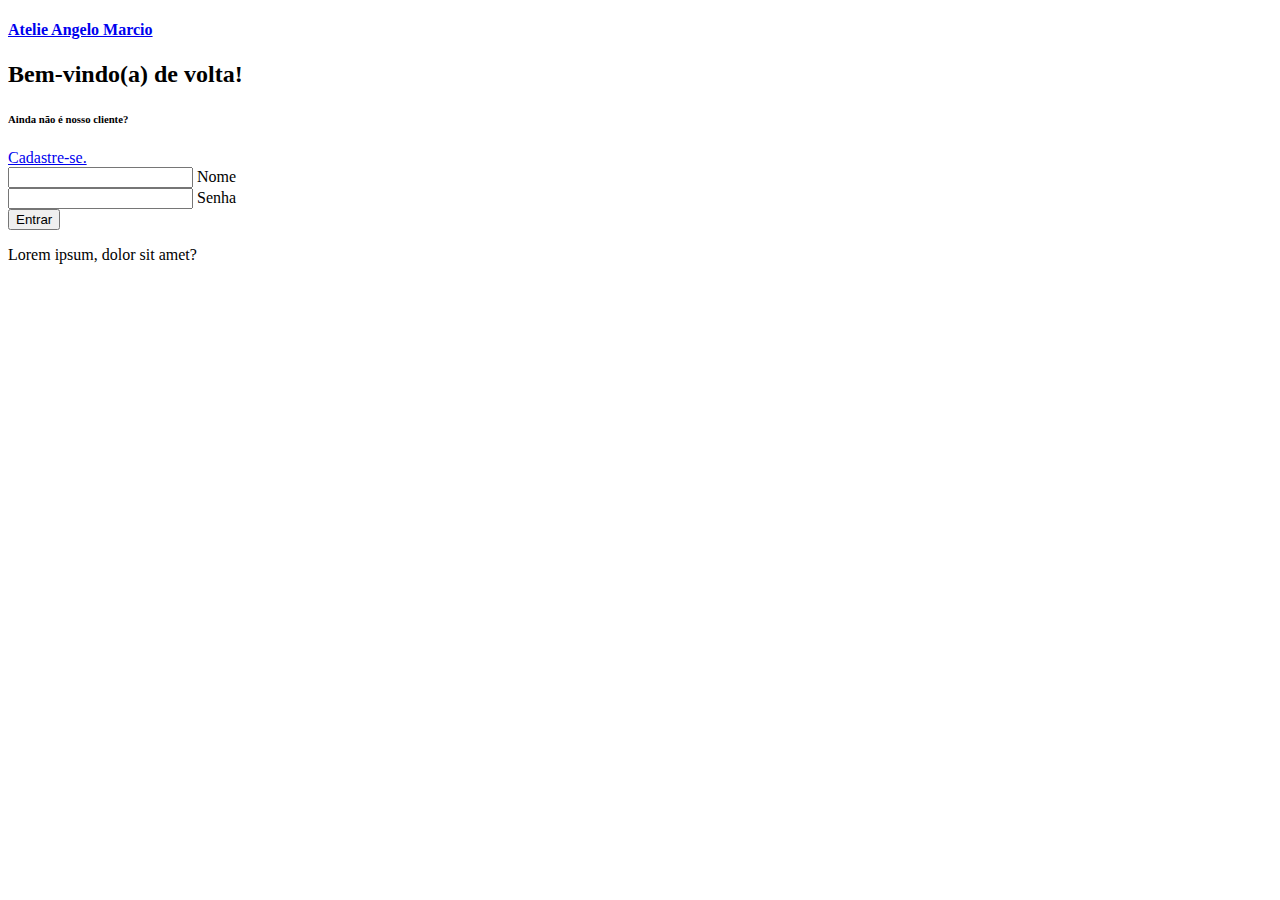
==== login/index.html @ 001601fd "Correção links" ====
<!DOCTYPE html>
<html lang="en">
<head>
    <meta charset="UTF-8">
    <meta name="viewport" content="width=device-width, initial-scale=1.0">
    <link rel="stylesheet" href="/Atelie-Angelo-Marcio/login/style.css">
    <title>Login</title>
</head>
<body>
    <main>
        <div class="box">
            <div class="inner-box">
                <div class="form-wrap">
                    <form action="index.html" class="sign-in-form">
                        <div class="title">
                           <a href="/Atelie-Angelo-Marcio/index.html"><h4>Atelie Angelo Marcio</h4></a>
                        </div>
          
                        <div class="heading">
                          <h2>Bem-vindo(a) de volta!</h2>
                          <h6>Ainda não é nosso cliente?</h6>
                          <a href="#" class="toggle">Cadastre-se.</a>
                        </div>
          
                        <div class="actual-form">
                          <div class="input-wrap">
                            <input type="text" minlength="4" class="input-field" required/>
                            <label>Nome</label>
                          </div>
          
                          <div class="input-wrap">
                            <input type="password" minlength="4" class="input-field" required/>
                            <label>Senha</label>
                          </div>
          
                          <input type="submit" value="Entrar" class="sign-btn" />
          
                          <p class="text">
                            Lorem ipsum, dolor sit amet?
                          </p>
                        </div>
                      </form>
                </div>       
                <div class="carousel"></div>
            </div>
        </div>
    </main>




    <script src="/Atelie-Angelo-Marcio/login/script.js"></script>
</body>
</html>
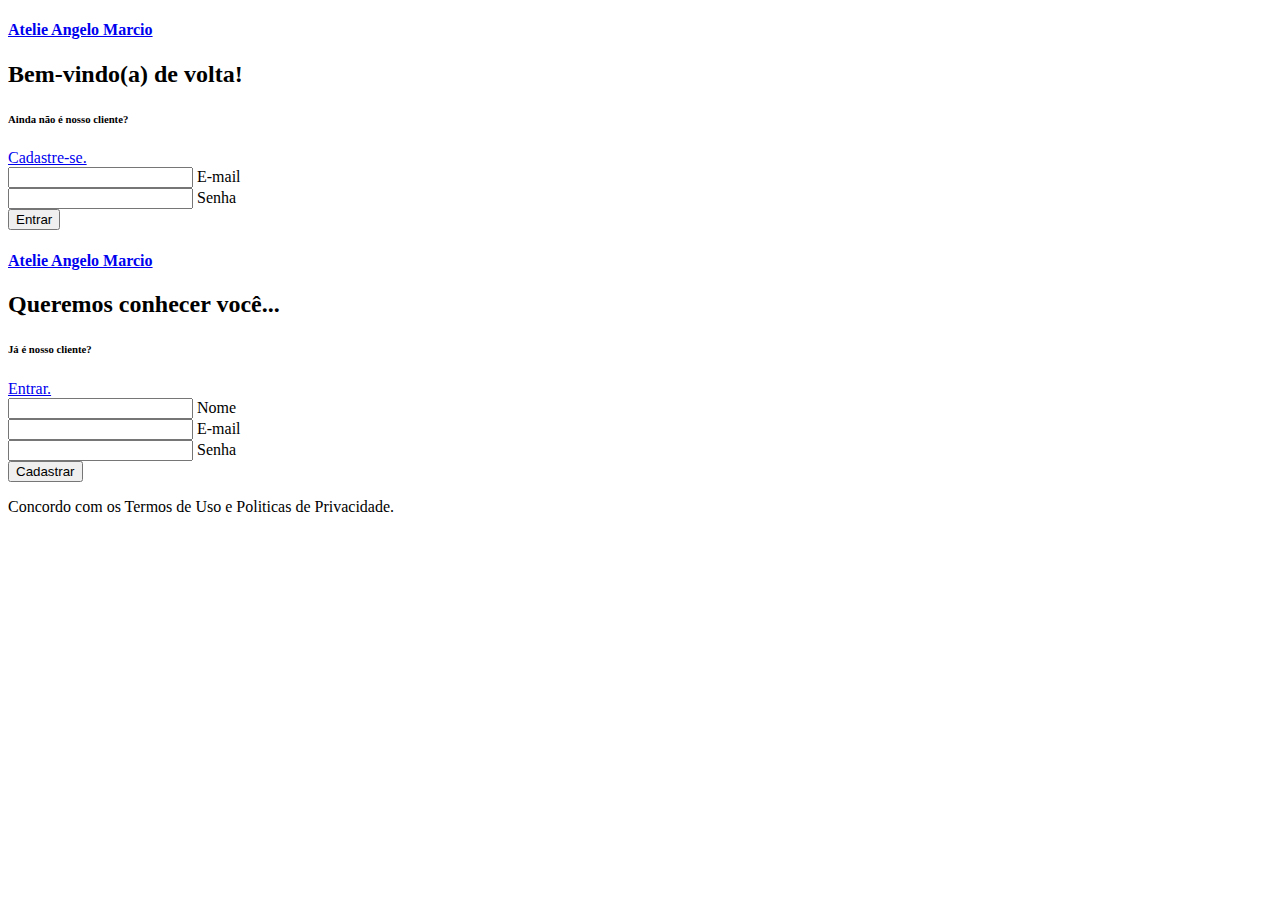
==== commit 09cc9a1b: "Implementação do Cadastro" ====
--- a/login/index.html
+++ b/login/index.html
@@ -11,9 +11,9 @@
         <div class="box">
             <div class="inner-box">
                 <div class="form-wrap">
-                    <form action="index.html" class="sign-in-form">
+                    <form action="index.html" class="sign-in-form"> <!-- Formulário de Login-->
                         <div class="title">
-                           <a href="/Atelie-Angelo-Marcio/index.html"><h4>Atelie Angelo Marcio</h4></a>
+                           <a href="/Atelie-Angelo-Marcio/index.html" class="a"><h4>Atelie Angelo Marcio</h4></a>
                         </div>
           
                         <div class="heading">
@@ -25,21 +25,54 @@
                         <div class="actual-form">
                           <div class="input-wrap">
                             <input type="text" minlength="4" class="input-field" required/>
-                            <label>Nome</label>
+                            <label>E-mail</label>
                           </div>
           
                           <div class="input-wrap">
-                            <input type="password" minlength="4" class="input-field" required/>
+                            <input type="password" minlength="8" class="input-field" required/>
                             <label>Senha</label>
                           </div>
           
-                          <input type="submit" value="Entrar" class="sign-btn" />
+                          <input type="submit" value="Entrar" class="sign-btn"/>
           
-                          <p class="text">
-                            Lorem ipsum, dolor sit amet?
-                          </p>
                         </div>
-                      </form>
+                    </form>
+
+                    <form action="index.html" class="sign-up-form"> <!-- Formulário de Cadastro -->
+                      <div class="title">
+                         <a href="#" class="a"><h4>Atelie Angelo Marcio</h4></a>
+                      </div>
+        
+                      <div class="heading">
+                        <h2>Queremos conhecer você...</h2>
+                        <h6>Já é nosso cliente?</h6>
+                        <a href="#" class="toggle">Entrar.</a>
+                      </div>
+        
+                      <div class="actual-form">
+                        <div class="input-wrap">
+                          <input type="text" minlength="4" class="input-field" required/>
+                          <label>Nome</label>
+                        </div>
+
+                        <div class="input-wrap">
+                          <input type="email" minlength="4" class="input-field" required/>
+                          <label>E-mail</label>
+                        </div>
+        
+                        <div class="input-wrap">
+                          <input type="password" minlength="8" class="input-field" required/>
+                          <label>Senha</label>
+                        </div>
+        
+                        <input type="submit" value="Cadastrar" class="sign-btn"/>
+
+                        <p class="text">
+                          Concordo com os Termos de Uso e Politicas de Privacidade.
+                        </p>
+        
+                      </div>
+                    </form>
                 </div>       
                 <div class="carousel"></div>
             </div>
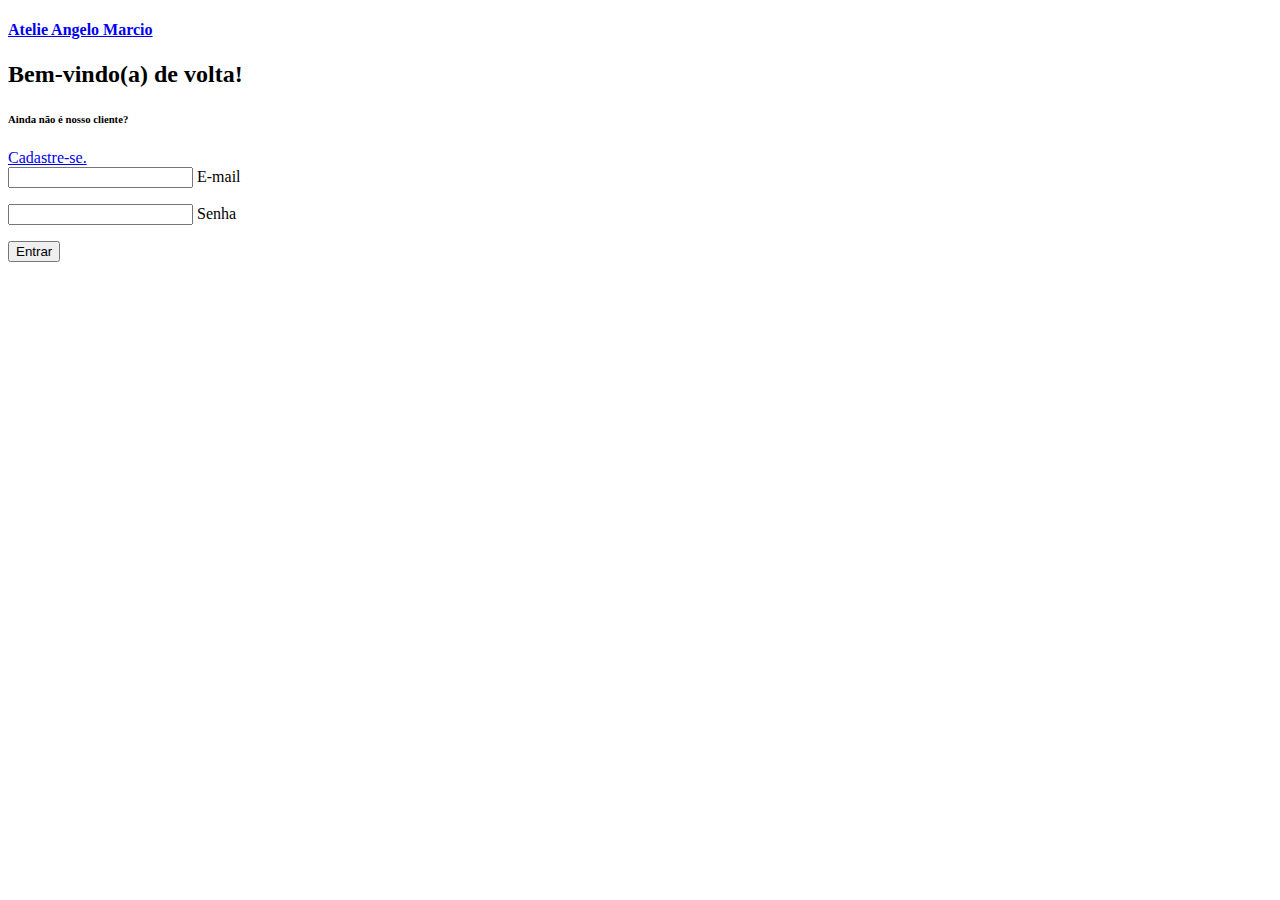
==== commit b0c38261: "Atualização Login" ====
--- a/login/index.html
+++ b/login/index.html
@@ -11,7 +11,7 @@
         <div class="box">
             <div class="inner-box">
                 <div class="form-wrap">
-                    <form action="index.html" class="sign-in-form"> <!-- Formulário de Login-->
+                    <form action="index.html" class="sign-in-form" id="form"> <!-- Formulário de Login-->
                         <div class="title">
                            <a href="/Atelie-Angelo-Marcio/index.html" class="a"><h4>Atelie Angelo Marcio</h4></a>
                         </div>
@@ -24,60 +24,30 @@
           
                         <div class="actual-form">
                           <div class="input-wrap">
-                            <input type="text" minlength="4" class="input-field" required/>
+                            <input type="email" class="input-field" id="email" required/>
                             <label>E-mail</label>
+                            <p id="errorSenha"></p>
                           </div>
-          
+                          
                           <div class="input-wrap">
-                            <input type="password" minlength="8" class="input-field" required/>
+                            <input type="password" minlength="8" class="input-field" id="password"/>
                             <label>Senha</label>
+                            <p id="errorSenha"></p>
                           </div>
           
                           <input type="submit" value="Entrar" class="sign-btn"/>
           
                         </div>
                     </form>
-
-                    <form action="index.html" class="sign-up-form"> <!-- Formulário de Cadastro -->
-                      <div class="title">
-                         <a href="#" class="a"><h4>Atelie Angelo Marcio</h4></a>
-                      </div>
-        
-                      <div class="heading">
-                        <h2>Queremos conhecer você...</h2>
-                        <h6>Já é nosso cliente?</h6>
-                        <a href="#" class="toggle">Entrar.</a>
-                      </div>
-        
-                      <div class="actual-form">
-                        <div class="input-wrap">
-                          <input type="text" minlength="4" class="input-field" required/>
-                          <label>Nome</label>
-                        </div>
-
-                        <div class="input-wrap">
-                          <input type="email" minlength="4" class="input-field" required/>
-                          <label>E-mail</label>
-                        </div>
-        
-                        <div class="input-wrap">
-                          <input type="password" minlength="8" class="input-field" required/>
-                          <label>Senha</label>
-                        </div>
-        
-                        <input type="submit" value="Cadastrar" class="sign-btn"/>
-
-                        <p class="text">
-                          Concordo com os Termos de Uso e Politicas de Privacidade.
-                        </p>
-        
-                      </div>
-                    </form>
                 </div>       
-                <div class="carousel"></div>
+                <div class="images">
+                  <div class="images2">
+                    <img src="/Atelie-Angelo-Marcio/img/44656.jpg" class="image" alt="">
+                  </div>
+                </div>
             </div>
         </div>
-    </main>
+      </main>
 
 
 
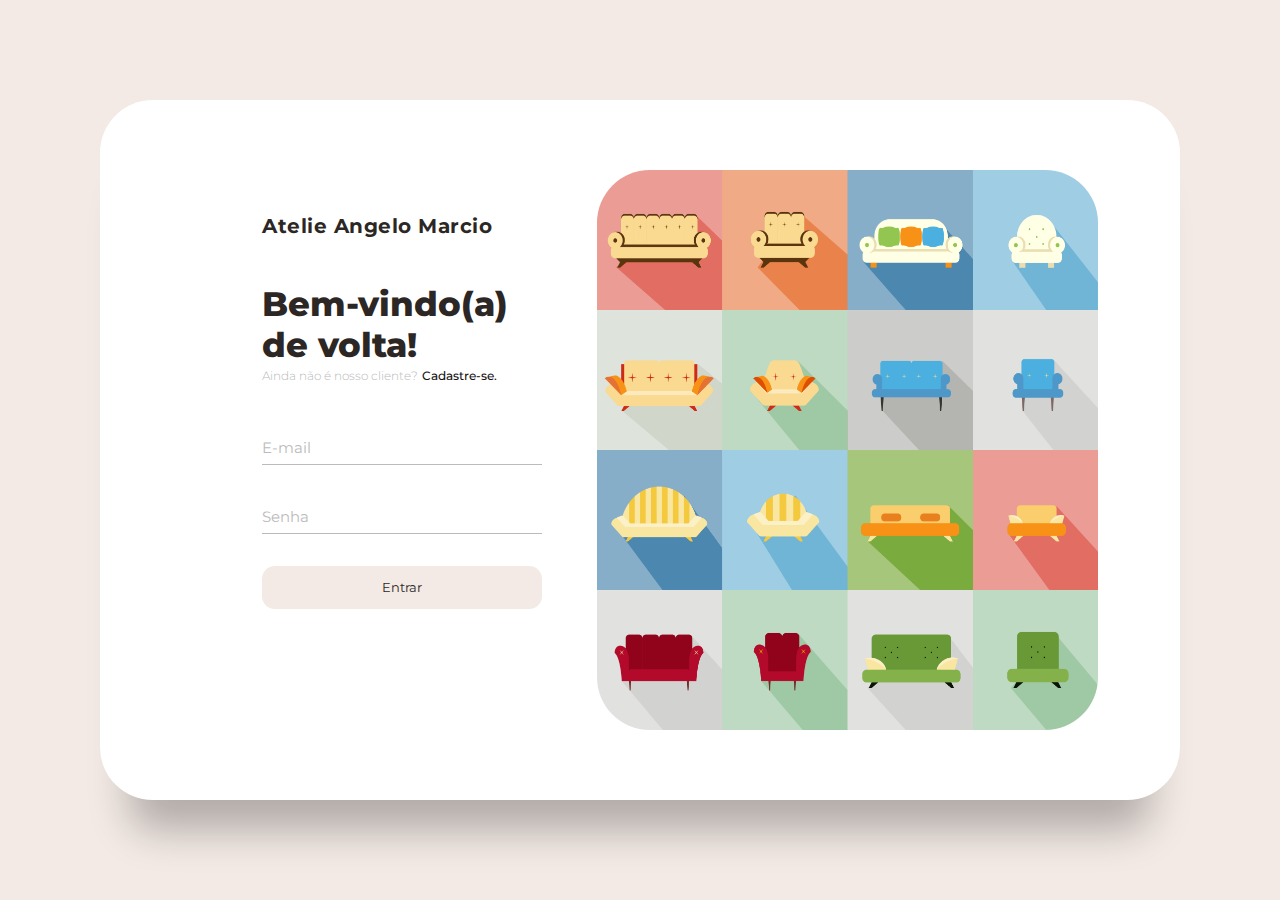
==== commit 3aa3780f: "add-site-oficial" ====
--- a/login/index.html
+++ b/login/index.html
@@ -3,7 +3,7 @@
 <head>
     <meta charset="UTF-8">
     <meta name="viewport" content="width=device-width, initial-scale=1.0">
-    <link rel="stylesheet" href="/Atelie-Angelo-Marcio/login/style.css">
+    <link rel="stylesheet" href="style.css">
     <title>Login</title>
 </head>
 <body>
@@ -13,36 +13,39 @@
                 <div class="form-wrap">
                     <form action="index.html" class="sign-in-form" id="form"> <!-- Formulário de Login-->
                         <div class="title">
-                           <a href="/Atelie-Angelo-Marcio/index.html" class="a"><h4>Atelie Angelo Marcio</h4></a>
+                           <a href="/index.html" class="a"><h4>Atelie Angelo Marcio</h4></a>
                         </div>
           
                         <div class="heading">
                           <h2>Bem-vindo(a) de volta!</h2>
                           <h6>Ainda não é nosso cliente?</h6>
-                          <a href="#" class="toggle">Cadastre-se.</a>
+                          <a href="/cadastro/index.html" class="toggle">Cadastre-se.</a>
                         </div>
           
                         <div class="actual-form">
                           <div class="input-wrap">
-                            <input type="email" class="input-field" id="email" required/>
+                            <input type="email" class="input-field" id="email" autocomplete="on"required/>
                             <label>E-mail</label>
                             <p id="errorSenha"></p>
                           </div>
                           
                           <div class="input-wrap">
-                            <input type="password" minlength="8" class="input-field" id="password"/>
+                            <input type="password" minlength="8" autocomplete="on" class="input-field" id="password"/>
                             <label>Senha</label>
                             <p id="errorSenha"></p>
                           </div>
           
-                          <input type="submit" value="Entrar" class="sign-btn"/>
+                          <input type="submit" value="Entrar" class="sign-btn" onclick="entrar()"/>
           
+                        </div>
+                        <div>
+                        
                         </div>
                     </form>
                 </div>       
                 <div class="images">
                   <div class="images2">
-                    <img src="/Atelie-Angelo-Marcio/img/44656.jpg" class="image" alt="">
+                    <img src="/img/44656.jpg" class="image" alt="">
                   </div>
                 </div>
             </div>
@@ -52,6 +55,6 @@
 
 
 
-    <script src="/Atelie-Angelo-Marcio/login/script.js"></script>
+    <script src="script.js"></script>
 </body>
 </html>--- a/login/style.css
+++ b/login/style.css
@@ -0,0 +1,200 @@
+@import url("https://fonts.googleapis.com/css2?family=Montserrat:ital,wght@0,100..900;1,100..900&display=swap");
+
+*, *::before, *::after{
+    padding: 0;
+    margin: 0%;
+    box-sizing: border-box;
+}
+
+:root {
+    --primary-color: #f3eae5;
+    --text-dark: #2c2724;
+    --white: #ffffff;
+    --max-width: 1200px;
+}
+
+body, input {
+    font-family: 'Montserrat', sans-serif;
+}
+
+main {
+    width: 100%;
+    min-height: 100vh;
+    overflow: hidden;
+    background-color: var(--primary-color);
+    padding: 2rem;
+    display: flex;
+    align-items: center;
+    justify-content: center;
+}
+
+.box {
+    position: relative;
+    width: 100%;
+    max-width: 1080px;
+    height: 700px;
+    background-color: var(--white);
+    border-radius: 3.3rem;
+    box-shadow: 0 60px 40px -30px rgb(0, 0, 0, 0.27)
+}
+
+.inner-box {
+    position: absolute;
+    width: 80%;
+    height: 80%;
+    top: 50%;
+    left: 50%;
+    transform: translate(-50%, -50%);
+  }
+
+.form-wrap {
+    position: absolute;
+    height: 100%;
+    justify-content: right;
+    width: 45%;
+    top: 0;
+    left: 0;
+}
+
+.image {
+    position: absolute;
+    height: 100%;
+    width: 58%;
+    left: 45%;
+    top: 0;
+    background-color: var(--text-dark);
+    border-radius: 3.3rem;
+    transition: .8s ease-in-out;
+}
+
+
+form {
+    max-width: 280px;
+    width: 100%;
+    margin: 0 auto;
+    height: 100%;
+    display: flex;
+    flex-direction: column;
+    justify-content: space-evenly;
+}
+
+form.sign-up-form{
+    opacity: 0;
+    pointer-events: none;
+}
+
+.title .a {
+    text-decoration: none;
+}
+
+.title .a h4 {
+   width: 100%;
+   font-size: 20px;
+   letter-spacing: 0.5px ;
+   color: var(--text-dark);
+}
+
+.heading h2 {
+    font-size: 2.1rem;
+    font-weight: 800;
+    color: var(--text-dark);
+}
+
+.heading h6 {
+    color: #bababa;
+    font-weight: 300;
+    font-size: 0.75rem;
+    display: inline;
+}
+
+.toggle {
+    color: #151111;
+    text-decoration: none;
+    font-size: 0.75rem;
+    font-weight: 500;
+    transition: 0.3s;
+}
+
+.toggle:hover {
+    color: red;
+}
+
+.input-wrap {
+    position: relative;
+    height: 37px;
+    margin-bottom: 2rem;
+}
+
+.input-field {
+    position: absolute;
+    width: 100%;
+    height: 100%;
+    background: none;
+    border: none;
+    outline: none;
+    border-bottom: 1px solid #bbb;
+    padding: 0;
+    font-size: .95rem;
+    color: #151111;
+    transition: .4s;
+}
+
+label {
+    position: absolute;
+    left: 0;
+    top: 50%;
+    transform: translateY(-50%);
+    font-size: .95rem;
+    color: #bbb;
+    pointer-events: none;
+    transition: .4s;
+}
+
+.input-field.active {
+    border-bottom-color:#151111;
+}
+
+.input-field.active + label {
+    font-size: .75rem;
+    top: -2px;
+}
+
+.sign-btn {
+    display: inline-block;
+    width: 100%;
+    height: 43px;
+    background-color: var(--primary-color);
+    color: var(--text-dark);
+    border: none;
+    cursor: pointer;
+    border-radius: .8rem;
+    font-size: .8rem;
+    margin-bottom: 2rem;
+    transition: .3s;
+}
+
+.sign-btn:hover {
+    background-color:#f1c0a6;
+}
+
+@media screen and (max-width: 540px) {
+    .box {
+        width: 100%;
+        height: 700px;
+    }
+    
+    .inner-box {
+        display: flex;
+        align-items: baseline;
+    }
+    
+    .form-wrap {
+        width: 100%;
+    }
+
+    .heading {
+        width: 100%;;
+    }
+    
+    
+}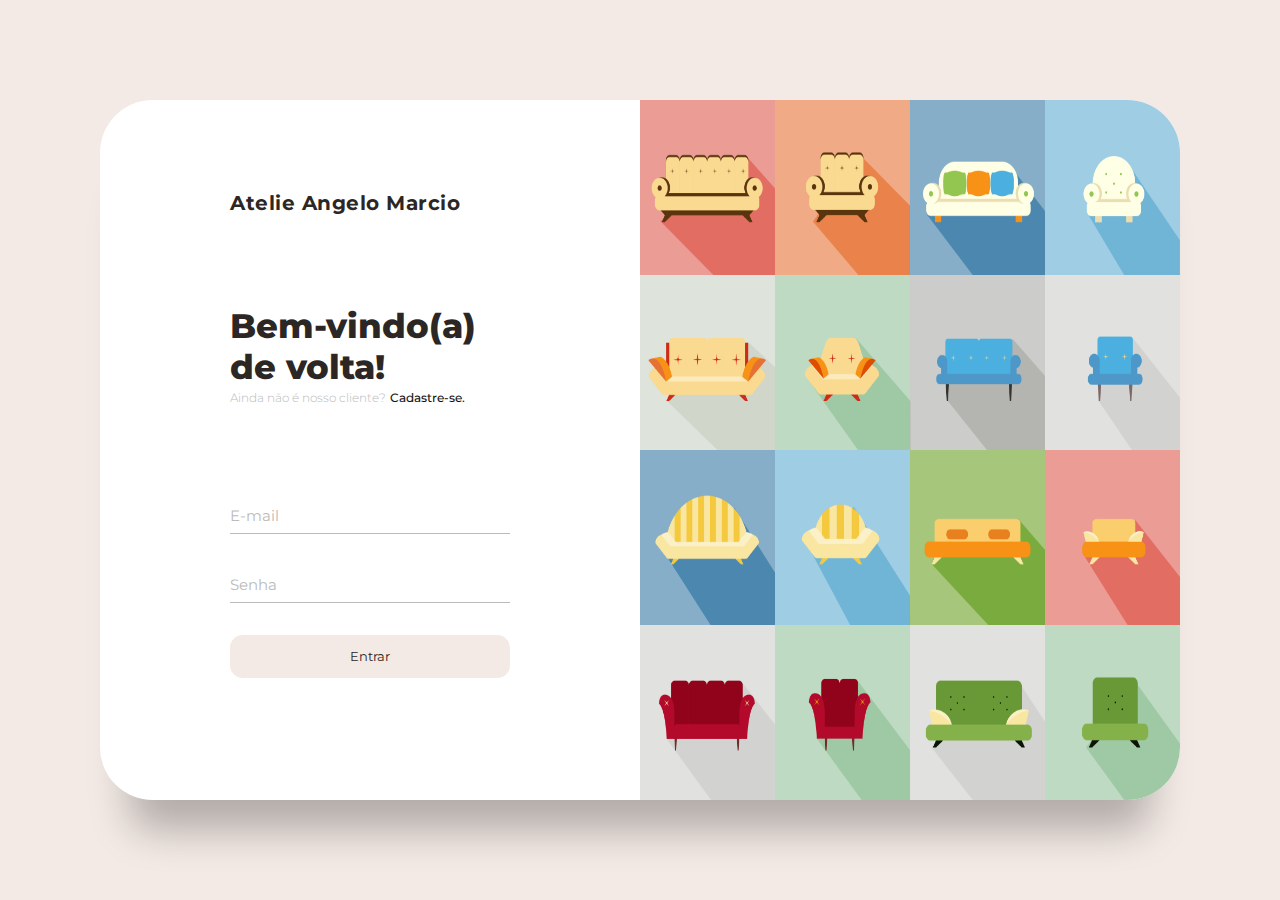
==== commit e47bc516: "teste" ====
--- a/login/index.html
+++ b/login/index.html
@@ -3,7 +3,7 @@
 <head>
     <meta charset="UTF-8">
     <meta name="viewport" content="width=device-width, initial-scale=1.0">
-    <link rel="stylesheet" href="style.css">
+    <link rel="stylesheet" href="/login/style.css">
     <title>Login</title>
 </head>
 <body>
@@ -19,35 +19,28 @@
                         <div class="heading">
                           <h2>Bem-vindo(a) de volta!</h2>
                           <h6>Ainda não é nosso cliente?</h6>
-                          <a href="/cadastro/index.html" class="toggle">Cadastre-se.</a>
+                          <a href="http://127.0.0.1:5500/cadastro/index.html" class="toggle">Cadastre-se.</a>
                         </div>
-          
+                        <div id="msgError"></div>
                         <div class="actual-form">
                           <div class="input-wrap">
-                            <input type="email" class="input-field" id="email" autocomplete="on"required/>
-                            <label>E-mail</label>
-                            <p id="errorSenha"></p>
+                            <input type="email" class="input-field" id="email"/>
+                            <label>E-mail</label> 
                           </div>
                           
                           <div class="input-wrap">
-                            <input type="password" minlength="8" autocomplete="on" class="input-field" id="password"/>
+                            <input type="password" minlength="8" class="input-field" id="password"/>
                             <label>Senha</label>
-                            <p id="errorSenha"></p>
                           </div>
           
                           <input type="submit" value="Entrar" class="sign-btn" onclick="entrar()"/>
           
                         </div>
-                        <div>
-                        
-                        </div>
                     </form>
                 </div>       
                 <div class="images">
-                  <div class="images2">
-                    <img src="/img/44656.jpg" class="image" alt="">
-                  </div>
-                </div>
+                    <img src="/img/44656.jpg" class="img" alt="">               
+                </di>
             </div>
         </div>
       </main>
@@ -55,6 +48,6 @@
 
 
 
-    <script src="script.js"></script>
+    <script src="/login/script.js"></script>
 </body>
 </html>--- a/login/style.css
+++ b/login/style.css
@@ -29,7 +29,6 @@
 }
 
 .box {
-    position: relative;
     width: 100%;
     max-width: 1080px;
     height: 700px;
@@ -39,34 +38,32 @@
 }
 
 .inner-box {
-    position: absolute;
-    width: 80%;
-    height: 80%;
-    top: 50%;
-    left: 50%;
-    transform: translate(-50%, -50%);
-  }
+    width: 100%;
+    height: 100%;
+    display: flex;
+    justify-content: space-between;
+}
 
 .form-wrap {
-    position: absolute;
-    height: 100%;
-    justify-content: right;
-    width: 45%;
-    top: 0;
-    left: 0;
-}
-
-.image {
-    position: absolute;
-    height: 100%;
-    width: 58%;
-    left: 45%;
-    top: 0;
-    background-color: var(--text-dark);
-    border-radius: 3.3rem;
-    transition: .8s ease-in-out;
-}
-
+    height: 100%;
+    width: 100%;
+    display: flex;
+    flex: 1;
+
+}
+
+.images {
+    display: flex;
+    height: 100%;
+    width: 50%;
+    border-radius: 3.3rem;   
+}
+
+.images .img {
+    border-radius: 0 3.3rem 3.3rem 0;
+    width: 100%
+
+}
 
 form {
     max-width: 280px;
@@ -177,7 +174,20 @@
     background-color:#f1c0a6;
 }
 
+#msgError {
+    text-align: center;
+    color: #ff0000;
+    background-color:#ffbbbb;
+    padding: 20px;
+    border-radius: 4px; 
+    display: none;
+}
+
 @media screen and (max-width: 540px) {
+    main {
+        padding: 10px;
+    }
+    
     .box {
         width: 100%;
         height: 700px;
@@ -185,16 +195,37 @@
     
     .inner-box {
         display: flex;
-        align-items: baseline;
+        flex-direction: column;
+    }
+    
+    .images {
+        width: 100%;
+        height: 40%;
+    }
+    
+    .images .img {
+        border-radius: 0 0 3.3rem 3.3rem;
+        object-fit: cover;
     }
     
     .form-wrap {
         width: 100%;
+        padding: 20px 20px 0 20px;
+        height: 80%;
+    }
+
+    .form-wrap .title {
+        text-align: center;
+    }
+
+    .form-wrap form {
+        display: flex;
+        flex-direction: column;
+        gap: 30px;
     }
 
     .heading {
         width: 100%;;
     }
     
-    
 }